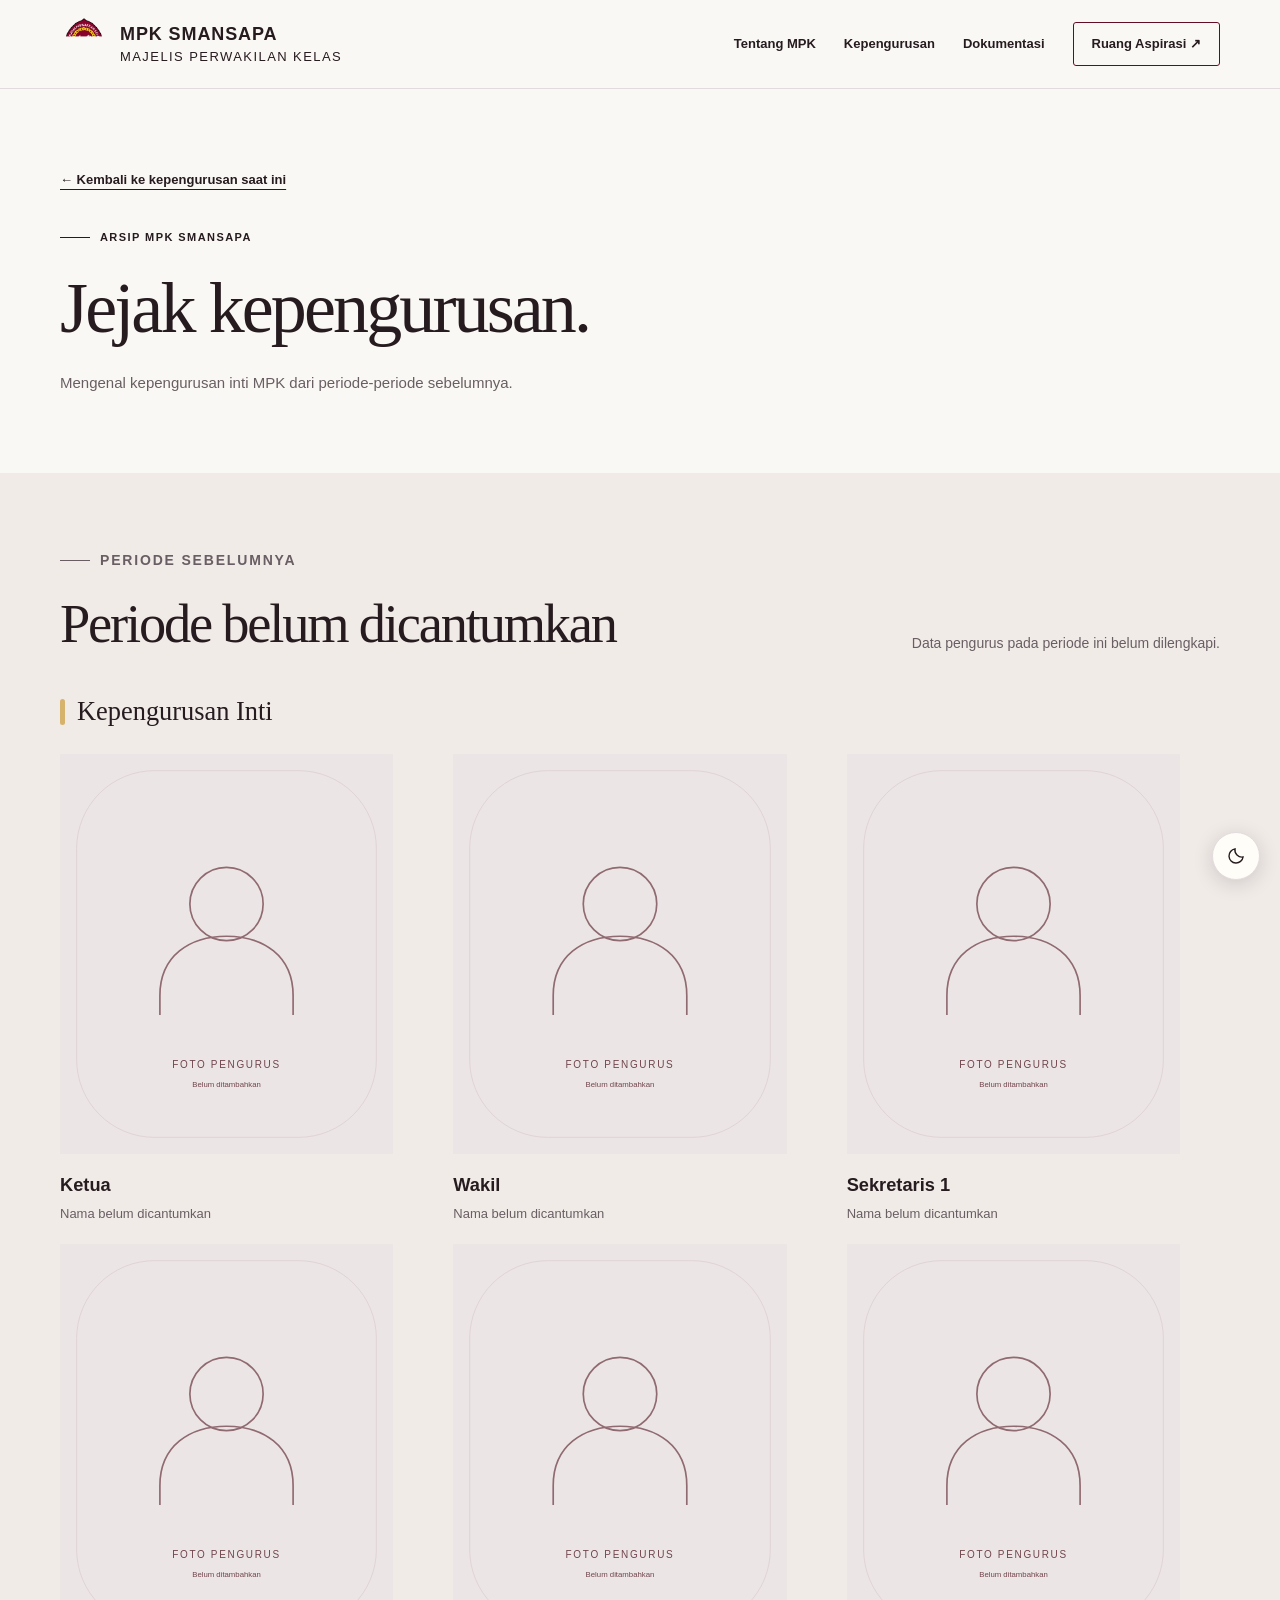
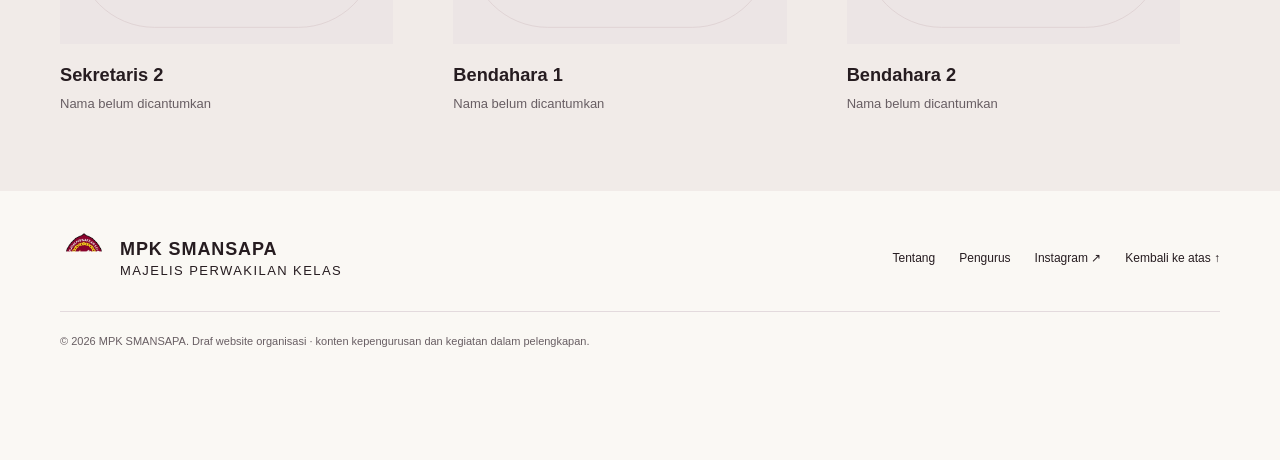
==== arsip-kepengurusan.html @ 452d74fc "Add editable leadership archive and transparent high-resolution MPK logo" ====
<!doctype html>
<html lang="id">
  <head>
    <meta charset="utf-8">
    <meta name="viewport" content="width=device-width, initial-scale=1">
    <meta name="description" content="Arsip kepengurusan inti MPK SMANSAPA dari periode-periode sebelumnya.">
    <meta name="theme-color" content="#650c25">
    <link rel="icon" type="image/png" href="assets/logo-mpk.png">
    <title>Arsip Kepengurusan Inti — MPK SMANSAPA</title>
    <!-- Terapkan preferensi tema sebelum halaman ditampilkan. -->
    <script src="theme.js"></script>
    <link rel="stylesheet" href="style.css">
    <script src="script.js" defer></script>
  </head>
  <body>
    <a class="skip" href="#utama">Lewati ke konten</a>
    <!-- HEADER DAN NAVIGASI -->
    <header>
      <div class="wrap header-row">
        <a class="brand" href="index.html#beranda" aria-label="MPK SMANSAPA, beranda">
          <img class="brand-logo" src="assets/logo-mpk.png" alt="Logo MPK SMANSAPA" width="48" height="56">
          <span><strong>MPK SMANSAPA</strong>MAJELIS PERWAKILAN KELAS</span>
        </a>
        <button class="menu" aria-expanded="false" aria-controls="navigasi">Menu</button>
        <nav id="navigasi" aria-label="Navigasi utama"><a href="index.html#tentang">Tentang MPK</a><a href="index.html#pengurus">Kepengurusan</a><a href="index.html#kegiatan">Dokumentasi</a><a class="nav-cta" href="index.html#aspirasi">Ruang Aspirasi ↗</a></nav>
      </div>
    </header>
    <main id="utama">
      <section class="section archive-intro">
        <div class="wrap">
          <a class="text-link" href="index.html#pengurus">← Kembali ke kepengurusan saat ini</a>
          <p class="eyebrow">Arsip MPK SMANSAPA</p>
          <h1>Jejak kepengurusan.</h1>
          <p class="intro">Mengenal kepengurusan inti MPK dari periode-periode sebelumnya.</p>
        </div>
      </section>
      <section class="section tinted" aria-labelledby="archive-period-1">
        <div class="wrap">
          <!-- AWAL PERIODE ARSIP: salin seluruh section ini untuk menambahkan periode lain.
               Ganti tahun, nama, dan foto. Gunakan ID unik pada setiap periode salinan. -->
          <div class="section-top">
            <div>
              <p class="eyebrow">Periode sebelumnya</p>
              <!-- Ganti dengan tahun sebenarnya, misalnya Periode 2024–2025. -->
              <h2 id="archive-period-1">Periode belum dicantumkan</h2>
            </div>
            <p>Data pengurus pada periode ini belum dilengkapi.</p>
          </div>
          <!-- KEPENGURUSAN INTI -->
          <section class="leadership-group" aria-labelledby="archive-inti-1">
            <h3 class="leadership-title" id="archive-inti-1">Kepengurusan Inti</h3>
            <div class="people people--core">
              <!-- Kepengurusan Inti: Ketua. Ganti foto dan nama pada kartu ini. -->
              <article class="person">
                <div class="person-image">
                  <img src="assets/foto-pengurus.svg" alt="Tempat foto Ketua Kepengurusan Inti" width="600" height="720" loading="lazy">
                </div>
                <h4>Ketua</h4>
                <p>Nama belum dicantumkan</p>
              </article>
              <!-- Kepengurusan Inti: Wakil. Ganti foto dan nama pada kartu ini. -->
              <article class="person">
                <div class="person-image">
                  <img src="assets/foto-pengurus.svg" alt="Tempat foto Wakil Kepengurusan Inti" width="600" height="720" loading="lazy">
                </div>
                <h4>Wakil</h4>
                <p>Nama belum dicantumkan</p>
              </article>
              <!-- Kepengurusan Inti: Sekretaris 1. Ganti foto dan nama pada kartu ini. -->
              <article class="person">
                <div class="person-image">
                  <img src="assets/foto-pengurus.svg" alt="Tempat foto Sekretaris 1 Kepengurusan Inti" width="600" height="720" loading="lazy">
                </div>
                <h4>Sekretaris 1</h4>
                <p>Nama belum dicantumkan</p>
              </article>
              <!-- Kepengurusan Inti: Sekretaris 2. Ganti foto dan nama pada kartu ini. -->
              <article class="person">
                <div class="person-image">
                  <img src="assets/foto-pengurus.svg" alt="Tempat foto Sekretaris 2 Kepengurusan Inti" width="600" height="720" loading="lazy">
                </div>
                <h4>Sekretaris 2</h4>
                <p>Nama belum dicantumkan</p>
              </article>
              <!-- Kepengurusan Inti: Bendahara 1. Ganti foto dan nama pada kartu ini. -->
              <article class="person">
                <div class="person-image">
                  <img src="assets/foto-pengurus.svg" alt="Tempat foto Bendahara 1 Kepengurusan Inti" width="600" height="720" loading="lazy">
                </div>
                <h4>Bendahara 1</h4>
                <p>Nama belum dicantumkan</p>
              </article>
              <!-- Kepengurusan Inti: Bendahara 2. Ganti foto dan nama pada kartu ini. -->
              <article class="person">
                <div class="person-image">
                  <img src="assets/foto-pengurus.svg" alt="Tempat foto Bendahara 2 Kepengurusan Inti" width="600" height="720" loading="lazy">
                </div>
                <h4>Bendahara 2</h4>
                <p>Nama belum dicantumkan</p>
              </article>
            </div>
          </section>

        </div>
      </section>
      <!-- AKHIR PERIODE ARSIP -->
    </main>
    <!-- FOOTER -->
    <footer>
      <div class="wrap">
        <div class="footer-row">
          <a class="brand" href="index.html#beranda">
            <img class="brand-logo" src="assets/logo-mpk.png" alt="Logo MPK SMANSAPA" width="48" height="56">
            <span><strong>MPK SMANSAPA</strong>MAJELIS PERWAKILAN KELAS</span>
          </a>
          <div class="footer-links"><a href="index.html#tentang">Tentang</a><a href="index.html#pengurus">Pengurus</a><a href="https://www.instagram.com/mpk_smansapa/" target="_blank" rel="noopener noreferrer">Instagram ↗</a><a href="index.html#beranda">Kembali ke atas ↑</a></div>
        </div>
        <p class="footer-note">© <span id="year">2026</span> MPK SMANSAPA. Draf website organisasi · konten kepengurusan dan kegiatan dalam pelengkapan.</p>
      </div>
    </footer>
    <!-- Tombol tema tetap dapat diakses saat halaman digulir. -->
    <button
      class="theme-toggle"
      id="theme-toggle"
      type="button"
      aria-label="Aktifkan mode gelap"
      aria-pressed="false"
      hidden
    >
      <svg class="theme-icon theme-icon-moon" viewBox="0 0 24 24" width="20" height="20" fill="none" stroke="currentColor" stroke-width="1.7" aria-hidden="true">
        <path d="M20.5 13.2A8.5 8.5 0 0 1 10.8 3.5a8.5 8.5 0 1 0 9.7 9.7Z" />
      </svg>
      <svg class="theme-icon theme-icon-sun" viewBox="0 0 24 24" width="20" height="20" fill="none" stroke="currentColor" stroke-width="1.7" aria-hidden="true">
        <circle cx="12" cy="12" r="4" />
        <path d="M12 2v2m0 16v2M2 12h2m16 0h2M5 5l1.5 1.5m11 11L19 19M5 19l1.5-1.5m11-11L19 5" />
      </svg>
    </button>
  </body>
</html>
---- style.css ----
/* Warna, tipografi, dan tata letak website MPK SMANSAPA. */
:root {
  --maroon: #650c25;
  --maroon-light: #8b1637;
  --gold: #d6b36c;
  --paper: #faf8f4;
  --ink: #261c20;
  --muted: #685e63;
  --line: #e3dadd;
}

* {
  box-sizing: border-box;
}

html {
  scroll-behavior: smooth;
  scroll-padding-top: 100px;
}

body {
  margin: 0;
  background: var(--paper);
  color: var(--ink);
  font-family: Arial,Helvetica,sans-serif;
  line-height: 1.65;
}

a {
  color: inherit;
  text-decoration: none;
}

button {
  font: inherit;
  cursor: pointer;
}

button:disabled {
  cursor: default;
}

a:focus-visible,button:focus-visible {
  outline: 3px solid #c79c47;
  outline-offset: 5px;
}

img {
  max-width: 100%;
  display: block;
}

h1,h2,h3,p {
  margin: 0;
}

h1,h2 {
  font-family: Georgia,'Times New Roman',serif;
  font-weight: 400;
  line-height: 1.12;
  letter-spacing: -.04em;
}

h2 {
  font-size: clamp(2rem,4.5vw,3.4rem);
}

h3 {
  font-size: 1.14rem;
  line-height: 1.4;
}

.wrap {
  width: min(1160px,calc(100% - 48px));
  margin: auto;
}

.skip {
  position: fixed;
  top: -100px;
  background: white;
  padding: 12px;
  z-index: 100;
}

.skip:focus {
  top: 8px;
}

header {
  position: sticky;
  top: 0;
  z-index: 20;
  background: #faf8f4f5;
  border-bottom: 1px solid var(--line);
  backdrop-filter: blur(12px);
}

.header-row {
  height: 88px;
  display: flex;
  align-items: center;
  justify-content: space-between;
  gap: 20px;
}

.brand {
  display: flex;
  gap: 12px;
  align-items: center;
  font-size: 13px;
  letter-spacing: .11em;
  line-height: 1.4;
}

.brand strong {
  display: block;
  font-size: 18px;
  letter-spacing: .05em;
}

.brand-mark {
  height: 43px;
  width: 38px;
  display: grid;
  place-items: center;
  border: 1.5px solid var(--maroon);
  border-radius: 3px 3px 18px 18px;
  font-family: Georgia,serif;
  font-size: 27px;
  color: var(--maroon);
}

nav {
  display: flex;
  align-items: center;
  gap: 28px;
  font-size: 13px;
  font-weight: 600;
}

nav a:hover {
  color: #956c20;
}

.nav-cta {
  padding: 10px 18px;
  border: 1px solid var(--maroon);
  border-radius: 3px;
}

.menu {
  display: none;
  border: 1px solid var(--line);
  background: transparent;
  padding: 7px 12px;
}

.eyebrow {
  font-size: 11px;
  font-weight: 700;
  letter-spacing: .18em;
  text-transform: uppercase;
  display: flex;
  align-items: center;
  gap: 12px;
  margin-bottom: 22px;
}

.eyebrow:before {
  content: '';
  height: 1px;
  width: 30px;
  background: currentColor;
}

.hero {
  background: var(--maroon);
  color: #fff;
  overflow: hidden;
}

.hero-grid {
  display: grid;
  grid-template-columns: 1.15fr 1fr;
  gap: 60px;
  align-items: center;
  padding: 85px 0 70px;
}

.hero .eyebrow {
  color: var(--gold);
}

h1 {
  font-size: clamp(3.6rem,6.8vw,5.9rem);
  max-width: 700px;
}

h1 em {
  color: var(--gold);
  font-weight: 400;
}

.hero-copy {
  color: #e4ccd2;
  max-width: 455px;
  font-size: 15px;
  margin-top: 26px;
}

.actions {
  display: flex;
  gap: 12px;
  flex-wrap: wrap;
  margin-top: 30px;
}

.button {
  display: inline-flex;
  justify-content: center;
  align-items: center;
  gap: 25px;
  padding: 13px 21px;
  border: 1px solid transparent;
  border-radius: 3px;
  font-size: 13px;
  font-weight: 700;
  background: var(--gold);
  color: var(--maroon);
}

.button:hover {
  filter: brightness(1.07);
}

.button.secondary {
  background: transparent;
  border-color: #c08b99;
  color: white;
}

.hero-art {
  position: relative;
  min-height: 400px;
  display: flex;
  align-items: center;
  justify-content: center;
}

.orbit {
  border: 1px solid #ffffff1c;
  border-radius: 50%;
  width: 365px;
  height: 365px;
  position: absolute;
}

.orbit:after {
  content: '';
  position: absolute;
  inset: 27px;
  border-radius: 50%;
  border: 1px dashed #ffffff20;
}

.monogram {
  border: 1px solid #d6b36c88;
  border-radius: 120px 120px 10px 10px;
  position: relative;
  width: 245px;
  height: 300px;
  display: flex;
  flex-direction: column;
  align-items: center;
  justify-content: center;
  background: linear-gradient(135deg,#921d40,#650c25);
  box-shadow: 15px 18px 0 #3d0918;
}

.monogram .star {
  color: var(--gold);
  font-size: 38px;
}

.monogram b {
  font-family: Georgia,serif;
  font-size: 64px;
  letter-spacing: -.06em;
  font-weight: 400;
}

.monogram small {
  color: var(--gold);
  font-size: 9px;
  letter-spacing: .25em;
  margin-top: 10px;
}

.art-label {
  position: absolute;
  bottom: 10px;
  left: 0;
  color: #e4ccd2;
  font-size: 10px;
  letter-spacing: .16em;
}

.hero-foot {
  display: flex;
  justify-content: space-between;
  border-top: 1px solid #ffffff24;
  padding: 22px 0;
  color: #e4ccd2;
  font-size: 11px;
  letter-spacing: .08em;
}

.hero-foot b {
  color: var(--gold);
  font-weight: 400;
}

.section {
  padding: 85px 0;
}

.section-top {
  display: flex;
  justify-content: space-between;
  gap: 32px;
  align-items: end;
  margin-bottom: 38px;
}

.section-top p {
  max-width: 330px;
  color: var(--muted);
  font-size: 14px;
}

.about-grid {
  display: grid;
  grid-template-columns: 1fr 1.2fr;
  gap: 90px;
}

.intro {
  margin-top: 22px;
  color: var(--muted);
  font-size: 15px;
}

.principle {
  padding: 22px 0;
  display: grid;
  grid-template-columns: 45px 1fr;
  gap: 15px;
  border-bottom: 1px solid var(--line);
}

.principle:first-child {
  padding-top: 0;
}

.number {
  font-family: Georgia,serif;
  color: #9e7b3b;
  font-size: 22px;
}

.principle p {
  color: var(--muted);
  font-size: 14px;
  margin-top: 7px;
}

.tinted {
  background: #f1ebe8;
}

.badge {
  display: inline-block;
  font-size: 10px;
  letter-spacing: .08em;
  padding: 5px 10px;
  background: #e5e2d7;
  color: #63593e;
  border-radius: 3px;
  margin-top: 16px;
}

.people {
  display: grid;
  grid-template-columns: repeat(4,1fr);
  gap: 20px;
}

.person-image {
  height: 235px;
  background: #e3e5e1;
  display: grid;
  place-content: center;
  text-align: center;
  color: #70818a;
  overflow: hidden;
}

.person-image span {
  font-family: Georgia,serif;
  font-size: 64px;
  font-weight: 400;
  opacity: .45;
  line-height: 1;
}

.person-image small {
  font-size: 10px;
  letter-spacing: .1em;
  margin-top: 18px;
}

.person-image img {
  width: 100%;
  height: 235px;
  object-fit: cover;
}

.person h3 {
  margin-top: 18px;
}

.person p {
  font-size: 13px;
  color: var(--muted);
  margin-top: 5px;
}

.empty-gallery {
  display: grid;
  grid-template-columns: .7fr 1.3fr;
  border: 1px solid var(--line);
  min-height: 255px;
}

.gallery-art {
  background: repeating-linear-gradient(135deg,#e9ebe5,#e9ebe5 25px,#e5e8e1 25px,#e5e8e1 26px);
  display: grid;
  place-items: center;
  color: #4e6a75;
}

.gallery-art svg {
  width: 75px;
  height: 75px;
  stroke-width: 1;
}

.empty-copy {
  padding: 42px;
}

.empty-copy p {
  font-size: 14px;
  color: var(--muted);
  margin: 12px 0 20px;
}

.text-link {
  font-size: 13px;
  font-weight: 700;
  text-decoration: underline;
  text-underline-offset: 5px;
}

.gallery {
  display: grid;
  grid-template-columns: repeat(3,1fr);
  gap: 24px;
}

.event {
  border-bottom: 1px solid var(--line);
  padding-bottom: 20px;
}

.event img {
  width: 100%;
  height: 230px;
  object-fit: cover;
}

.event h3 {
  margin-top: 16px;
}

.event p {
  font-size: 13px;
  color: var(--muted);
  margin-top: 7px;
}

.aspiration {
  background: var(--maroon);
  color: white;
  position: relative;
}

.aspiration-grid {
  display: grid;
  grid-template-columns: 1.15fr 1fr;
  gap: 90px;
}

.aspiration h2 {
  font-size: clamp(2.5rem,5vw,4.3rem);
}

.aspiration .eyebrow {
  color: var(--gold);
}

.aspiration p {
  font-size: 14px;
  color: #e4ccd2;
  margin: 22px 0;
  max-width: 480px;
}

.form-box {
  background: #ffffff08;
  border: 1px solid #ffffff30;
  padding: 32px;
  align-self: center;
}

.form-box h3 {
  font-family: Georgia,serif;
  font-size: 25px;
  font-weight: 400;
}

.form-box p {
  font-size: 13px;
}

.form-box .button {
  width: 100%;
}

.form-box button:disabled {
  background: #d6d6ce;
  color: #4c5961;
}

.form-note {
  font-size: 11px!important;
  margin-bottom: 0!important;
}

.faq {
  margin-top: 45px;
  border-top: 1px solid var(--line);
}

details {
  border-bottom: 1px solid var(--line);
  padding: 18px 0;
}

summary {
  cursor: pointer;
  font-size: 14px;
  font-weight: 600;
}

details p {
  color: var(--muted);
  font-size: 14px;
  max-width: 750px;
  padding-top: 12px;
}

footer {
  padding: 40px 0;
}

.footer-row {
  display: flex;
  justify-content: space-between;
  align-items: center;
  gap: 24px;
}

.footer-note {
  font-size: 11px;
  color: var(--muted);
  margin-top: 24px;
  padding-top: 20px;
  border-top: 1px solid var(--line);
}

.footer-links {
  font-size: 12px;
  display: flex;
  gap: 24px;
}

[hidden] {
  display: none!important;
}

/* Identitas visual berdasarkan logo MPK yang diberikan. */
.brand-logo {
  width: 48px;
  height: 56px;
  object-fit: contain;
  flex-shrink: 0;
}

.logo-frame {
  position: relative;
  width: 275px;
  min-height: 310px;
  border: 1px solid #d6b36c88;
  border-radius: 140px 140px 6px 6px;
  background: #faf8f4;
  display: flex;
  flex-direction: column;
  align-items: center;
  justify-content: center;
  gap: 12px;
  box-shadow: 15px 18px 0 #3d0918;
}

.logo-frame img {
  width: 150px;
  height: 150px;
  object-fit: contain;
}

.logo-frame span {
  font-size: 8px;
  letter-spacing: .16em;
  color: #650c25;
}

.logo-frame strong {
  font-family: Georgia,serif;
  color: #650c25;
  letter-spacing: .04em;
  font-size: 22px;
  font-weight: 400;
}

.person-image {
  display: block;
  background: #ece5e5;
}

.person-image img {
  width: 100%;
  height: 100%;
  object-fit: cover;
}

.person-image:has(span) {
  display: grid;
}

.event img {
  height: auto;
  aspect-ratio: 3/2;
}

.event time {
  display: block;
  margin-top: 8px;
  font-size: 12px;
  color: var(--muted);
}

.gallery-social {
  margin-top: 30px;
  font-size: 13px;
  color: var(--muted);
}

/* Tata letak responsif: desktop, tablet, dan layar ponsel mulai 320px. */
:root {
  --header-height: 88px;
}

html {
  scroll-padding-top: calc(var(--header-height) + 18px);
}

.wrap {
  width: min(1160px,calc(100% - 48px));
}

.hero-grid {
  grid-template-columns: minmax(0,1.15fr) minmax(0,1fr);
  gap: clamp(24px,4vw,60px);
}

.about-grid {
  grid-template-columns: minmax(0,1fr) minmax(0,1.2fr);
}

.aspiration-grid {
  grid-template-columns: minmax(0,1.15fr) minmax(0,1fr);
}

.hero-grid>*,.about-grid>*,.aspiration-grid>*,.people>*,.gallery>*,.section-top>* {
  min-width: 0;
}

h1 {
  font-size: clamp(2.5rem,6.4vw,5.9rem);
}

h1,h2,h3,p,.badge,.text-link {
  overflow-wrap: anywhere;
}

.section {
  padding-block: clamp(52px,6vw,85px);
}

.eyebrow {
  gap: 10px;
  letter-spacing: .13em;
}

.eyebrow:before {
  flex-shrink: 0;
}

.people {
  grid-template-columns: repeat(4,minmax(0,1fr));
}

.gallery {
  grid-template-columns: repeat(3,minmax(0,1fr));
}

.person-image {
  height: auto;
  aspect-ratio: 5/6;
  max-height: 400px;
}

.person-image img {
  width: 100%;
  height: 100%;
  object-fit: cover;
  object-position: center top;
}

.hero-art {
  transform: none;
  min-height: 380px;
}

.orbit {
  width: min(365px,100%);
  height: auto;
  aspect-ratio: 1;
}

.logo-frame {
  width: min(275px,85%);
}

.art-label {
  left: 0;
  right: 0;
  text-align: center;
  font-size: clamp(8px,.8vw,10px);
}

.button,.menu {
  min-height: 44px;
  touch-action: manipulation;
}

.button {
  white-space: normal;
  text-align: center;
}

.footer-links {
  flex-wrap: wrap;
  gap: 10px 24px;
}

.footer-links a {
  min-height: 44px;
  display: inline-flex;
  align-items: center;
}

summary {
  min-height: 44px;
  align-content: center;
}

@media(max-width:1100px) {
  .about-grid,.aspiration-grid {
    gap: 40px;
  }
  .people {
    grid-template-columns: repeat(2,minmax(0,1fr));
  }
  .gallery {
    grid-template-columns: repeat(2,minmax(0,1fr));
  }
  .person-image {
    max-height: 360px;
  }
}

@media(max-width:1000px) {
  :root {
    --header-height: 76px;
  }
  .header-row {
    height: var(--header-height);
    gap: 12px;
  }
  .menu {
    display: inline-flex;
    align-items: center;
    justify-content: center;
    flex-shrink: 0;
    padding: 8px 14px;
    color: var(--ink);
  }
  nav {
    display: none;
    position: absolute;
    left: 0;
    right: 0;
    top: 100%;
    background: var(--paper);
    padding: 12px 24px 20px;
    flex-direction: column;
    align-items: stretch;
    gap: 4px;
    border-bottom: 1px solid var(--line);
    max-height: calc(100dvh - var(--header-height));
    overflow-y: auto;
    box-shadow: 0 15px 20px #261c2010;
  }
  nav.open {
    display: flex;
  }
  nav a {
    min-height: 48px;
    display: flex;
    align-items: center;
    padding: 10px 14px;
  }
  nav .nav-cta {
    margin-top: 6px;
  }
  .brand-logo {
    width: 42px;
    height: 50px;
  }
  .brand {
    font-size: 10px;
  }
  .brand strong {
    font-size: 16px;
  }
}

@media(max-width:760px) {
  .hero-grid,.about-grid,.aspiration-grid {
    grid-template-columns: minmax(0,1fr);
  }
  .hero-grid {
    padding: 48px 0 28px;
    gap: 22px;
  }
  h1 {
    font-size: clamp(2.3rem,8.7vw,3.8rem);
  }
  .hero-copy {
    max-width: 550px;
  }
  .hero-art {
    min-height: 335px;
  }
  .logo-frame {
    min-height: 275px;
    width: 245px;
  }
  .logo-frame img {
    width: 130px;
    height: 130px;
  }
  .orbit {
    width: 310px;
  }
  .hero-foot {
    font-size: 10px;
    gap: 16px;
    flex-wrap: wrap;
    padding: 18px 0;
  }
  .section-top {
    align-items: flex-start;
    flex-direction: column;
    gap: 18px;
    margin-bottom: 28px;
  }
  .section-top p {
    max-width: 550px;
  }
  .about-grid,.aspiration-grid {
    gap: 32px;
  }
  .aspiration h2 {
    font-size: clamp(2.25rem,7.5vw,3.5rem);
  }
  .empty-gallery {
    grid-template-columns: 1fr;
  }
  .gallery-art {
    min-height: 160px;
  }
  .empty-copy,.form-box {
    padding: 26px;
  }
  .footer-row {
    align-items: flex-start;
    flex-direction: column;
    gap: 20px;
  }
}

@media(max-width:480px) {
  .wrap {
    width: calc(100% - 32px);
  }
  .header-row {
    gap: 8px;
  }
  .brand {
    gap: 7px;
    font-size: 8px;
    letter-spacing: .06em;
  }
  .brand strong {
    font-size: 13px;
    letter-spacing: .04em;
  }
  .brand-logo {
    width: 34px;
    height: 42px;
  }
  .menu {
    font-size: 12px;
    padding: 8px 10px;
  }
  nav {
    padding-inline: 16px;
  }
  .hero .eyebrow {
    font-size: 9px;
    letter-spacing: .1em;
  }
  .eyebrow:before {
    width: 22px;
  }
  .actions {
    display: grid;
    grid-template-columns: 1fr;
    gap: 10px;
    margin-top: 24px;
  }
  .actions .button {
    width: 100%;
    justify-content: space-between;
  }
  .hero-art {
    min-height: 310px;
  }
  .logo-frame {
    width: 225px;
    min-height: 255px;
    box-shadow: 10px 12px 0 #3d0918;
  }
  .logo-frame strong {
    font-size: 20px;
  }
  .orbit {
    width: min(285px,100%);
  }
  .people,.gallery {
    grid-template-columns: minmax(0,1fr);
    gap: 28px;
  }
  .person h3 {
    font-size: 18px;
    margin-top: 14px;
  }
  .person p {
    font-size: 14px;
  }
  .person-image {
    max-height: none;
  }
  .form-box {
    padding: 22px;
  }
  .form-box h3 {
    font-size: 23px;
  }
  .principle {
    grid-template-columns: 30px minmax(0,1fr);
    gap: 12px;
  }
  .footer-links {
    column-gap: 20px;
  }
}

@media(prefers-reduced-motion:reduce) {
  html {
    scroll-behavior: auto;
  }
}

.structure-note {
  font-size: 12px;
}

/* MODE TERANG DAN GELAP
   data-theme diatur oleh theme.js dan tombol pada script.js.
   Warna identitas logo dipertahankan pada kedua mode. */
:root {
  color-scheme: light;
  --header-background: #faf8f4f5;
  --section-tint: #f1ebe8;
  --hero-background: #650c25;
  --badge-background: #e5e2d7;
  --badge-text: #63593e;
  --accent-text: #9e7b3b;
  --toggle-background: #fffdf8;
}

:root[data-theme="dark"] {
  color-scheme: dark;
  --paper: #181316;
  --ink: #f5edf0;
  --muted: #c5b7bd;
  --line: #44313a;
  --header-background: #181316f5;
  --section-tint: #241a20;
  --hero-background: #3d0b1d;
  --badge-background: #3d3223;
  --badge-text: #ead2a0;
  --accent-text: #d6b36c;
  --toggle-background: #30212a;
}

header {
  background: var(--header-background);
}

.tinted {
  background: var(--section-tint);
}

.hero,
.aspiration {
  background: var(--hero-background);
}

.badge {
  background: var(--badge-background);
  color: var(--badge-text);
}

.number {
  color: var(--accent-text);
}

:root[data-theme="dark"] .nav-cta {
  border-color: var(--gold);
}

:root[data-theme="dark"] nav a:hover {
  color: var(--gold);
}

.skip {
  background: var(--paper);
  color: var(--ink);
}

/* Ruang untuk tombol mengambang agar tautan footer tetap mudah diakses. */
footer {
  padding-bottom: calc(110px + env(safe-area-inset-bottom, 0px));
}

.theme-toggle {
  position: fixed;
  right: calc(20px + env(safe-area-inset-right, 0px));
  bottom: calc(20px + env(safe-area-inset-bottom, 0px));
  z-index: 30;
  display: inline-flex;
  align-items: center;
  justify-content: center;
  width: 48px;
  height: 48px;
  padding: 0;
  border: 1px solid var(--line);
  border-radius: 50%;
  background: var(--toggle-background);
  color: var(--ink);
  box-shadow: 0 4px 20px #00000026;
  font-size: 13px;
  font-weight: 600;
  touch-action: manipulation;
}

.theme-toggle:hover {
  border-color: var(--gold);
}

.theme-toggle:focus-visible {
  outline: 3px solid var(--gold);
  outline-offset: 4px;
}

.theme-icon {
  flex-shrink: 0;
}

.theme-icon-sun,
:root[data-theme="dark"] .theme-icon-moon {
  display: none;
}

:root[data-theme="dark"] .theme-icon-sun {
  display: block;
}

@media (max-width: 480px) {
  .theme-toggle {
    right: calc(16px + env(safe-area-inset-right, 0px));
    bottom: calc(16px + env(safe-area-inset-bottom, 0px));
  }
}

/* Kelompok kepengurusan: inti dan komisi. */
.leadership-group + .leadership-group {
  margin-top: 48px;
  padding-top: 32px;
  border-top: 1px solid var(--line);
}

.leadership-title {
  display: flex;
  align-items: center;
  gap: 12px;
  margin: 0 0 24px;
  font-family: Georgia, 'Times New Roman', serif;
  font-size: 1.65rem;
  font-weight: 400;
}

/* Penanda dekoratif untuk setiap kategori kepengurusan. */
.leadership-title::before {
  content: "";
  flex: 0 0 5px;
  height: 1em;
  border-radius: 999px;
  background: var(--gold);
}

.person h4 {
  margin: 18px 0 0;
  font-size: 1.14rem;
  line-height: 1.4;
}

.people--core {
  grid-template-columns: repeat(3, minmax(0, 1fr));
}

.people--commission {
  grid-template-columns: repeat(2, minmax(0, 1fr));
  max-width: 760px;
}

@media (max-width: 1100px) {
  .people--core {
    grid-template-columns: repeat(2, minmax(0, 1fr));
  }
}

@media (max-width: 480px) {
  .people--core,
  .people--commission {
    grid-template-columns: minmax(0, 1fr);
  }

  .person h4 {
    margin-top: 14px;
    font-size: 18px;
  }
}

/* Tautan dan halaman arsip kepengurusan. */
.leadership-heading {
  display: flex;
  flex-wrap: wrap;
  align-items: center;
  justify-content: space-between;
  gap: 12px 24px;
  margin-bottom: 24px;
}
.leadership-heading .leadership-title { margin-bottom: 0; }
.archive-link {
  display: inline-flex;
  align-items: center;
  gap: 10px;
  min-height: 44px;
  font-size: 14px;
}
.archive-intro .eyebrow { margin-top: 36px; }
.archive-intro h1 {
  color: var(--ink);
  font-size: clamp(2.4rem, 6vw, 4.5rem);
}
.archive-intro .intro { max-width: 650px; }
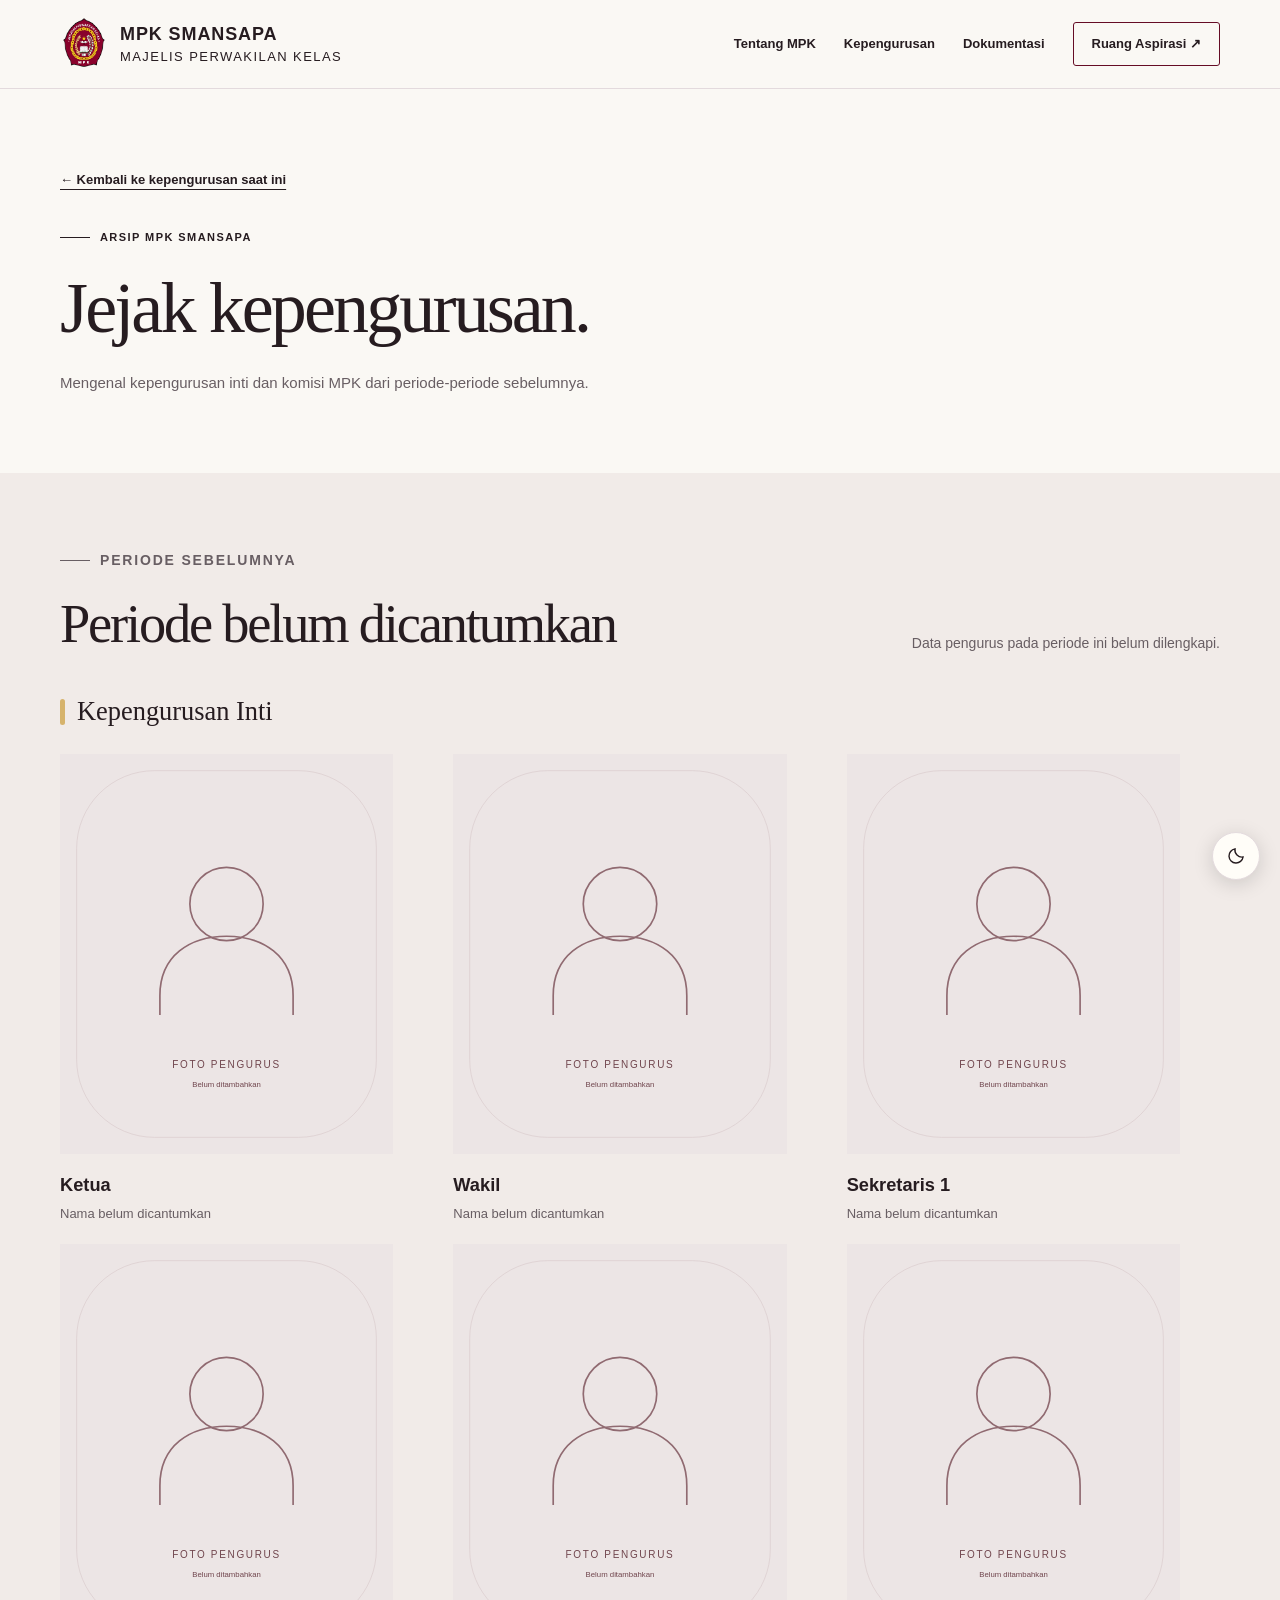
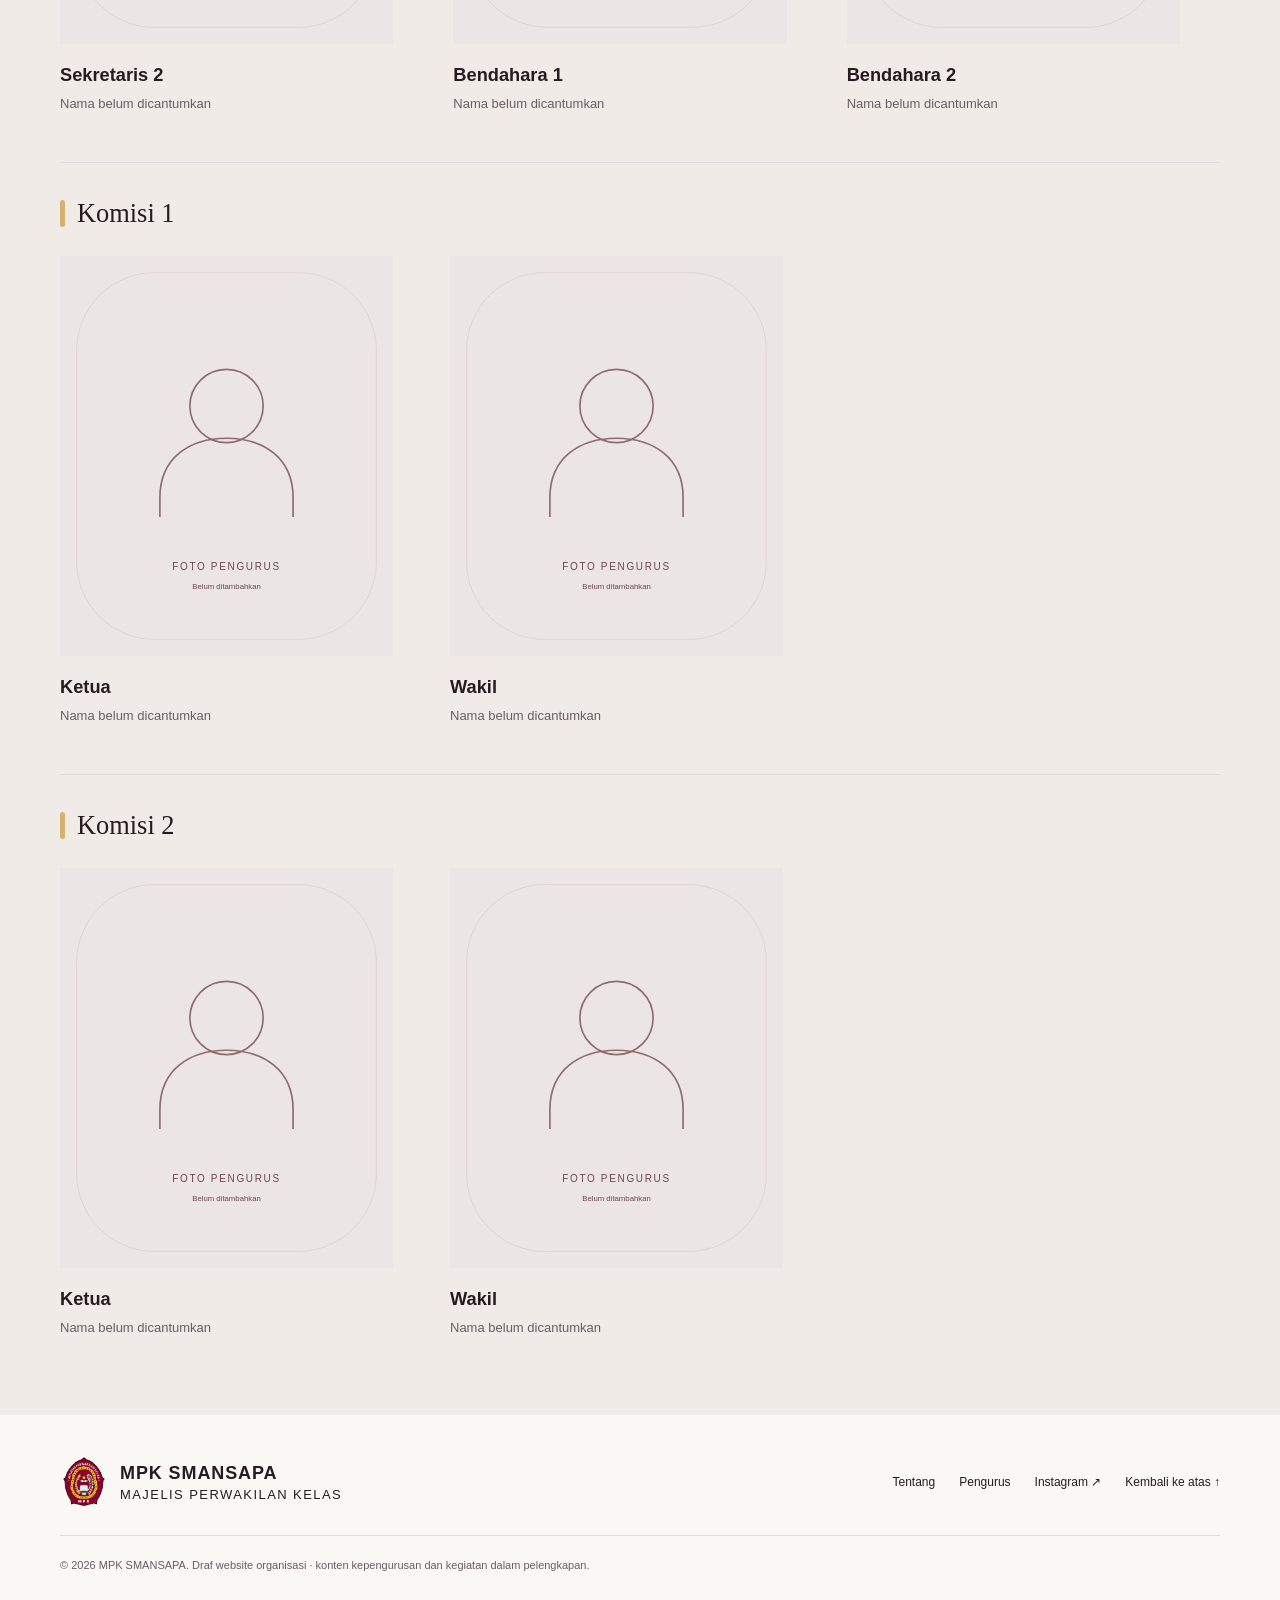
==== commit 85227a47: "Restore complete logo PNG and add commission officers to archive" ====
--- a/arsip-kepengurusan.html
+++ b/arsip-kepengurusan.html
@@ -3,10 +3,10 @@
   <head>
     <meta charset="utf-8">
     <meta name="viewport" content="width=device-width, initial-scale=1">
-    <meta name="description" content="Arsip kepengurusan inti MPK SMANSAPA dari periode-periode sebelumnya.">
+    <meta name="description" content="Arsip kepengurusan inti dan komisi MPK SMANSAPA dari periode-periode sebelumnya.">
     <meta name="theme-color" content="#650c25">
-    <link rel="icon" type="image/png" href="assets/logo-mpk.png">
-    <title>Arsip Kepengurusan Inti — MPK SMANSAPA</title>
+    <link rel="icon" type="image/png" href="assets/logo-mpk.png?v=2">
+    <title>Arsip Kepengurusan — MPK SMANSAPA</title>
     <!-- Terapkan preferensi tema sebelum halaman ditampilkan. -->
     <script src="theme.js"></script>
     <link rel="stylesheet" href="style.css">
@@ -18,7 +18,7 @@
     <header>
       <div class="wrap header-row">
         <a class="brand" href="index.html#beranda" aria-label="MPK SMANSAPA, beranda">
-          <img class="brand-logo" src="assets/logo-mpk.png" alt="Logo MPK SMANSAPA" width="48" height="56">
+          <img class="brand-logo" src="assets/logo-mpk.png?v=2" alt="Logo MPK SMANSAPA" width="48" height="56">
           <span><strong>MPK SMANSAPA</strong>MAJELIS PERWAKILAN KELAS</span>
         </a>
         <button class="menu" aria-expanded="false" aria-controls="navigasi">Menu</button>
@@ -31,7 +31,7 @@
           <a class="text-link" href="index.html#pengurus">← Kembali ke kepengurusan saat ini</a>
           <p class="eyebrow">Arsip MPK SMANSAPA</p>
           <h1>Jejak kepengurusan.</h1>
-          <p class="intro">Mengenal kepengurusan inti MPK dari periode-periode sebelumnya.</p>
+          <p class="intro">Mengenal kepengurusan inti dan komisi MPK dari periode-periode sebelumnya.</p>
         </div>
       </section>
       <section class="section tinted" aria-labelledby="archive-period-1">
@@ -101,6 +101,51 @@
             </div>
           </section>
 
+          <!-- KOMISI 1 -->
+          <section class="leadership-group" aria-labelledby="archive-komisi-1-period-1">
+            <h3 class="leadership-title" id="archive-komisi-1-period-1">Komisi 1</h3>
+            <div class="people people--commission">
+              <!-- Komisi 1: Ketua. Ganti foto dan nama pada kartu ini. -->
+              <article class="person">
+                <div class="person-image">
+                  <img src="assets/foto-pengurus.svg" alt="Tempat foto Ketua Komisi 1" width="600" height="720" loading="lazy">
+                </div>
+                <h4>Ketua</h4>
+                <p>Nama belum dicantumkan</p>
+              </article>
+              <!-- Komisi 1: Wakil. Ganti foto dan nama pada kartu ini. -->
+              <article class="person">
+                <div class="person-image">
+                  <img src="assets/foto-pengurus.svg" alt="Tempat foto Wakil Komisi 1" width="600" height="720" loading="lazy">
+                </div>
+                <h4>Wakil</h4>
+                <p>Nama belum dicantumkan</p>
+              </article>
+            </div>
+          </section>
+          <!-- KOMISI 2 -->
+          <section class="leadership-group" aria-labelledby="archive-komisi-2-period-1">
+            <h3 class="leadership-title" id="archive-komisi-2-period-1">Komisi 2</h3>
+            <div class="people people--commission">
+              <!-- Komisi 2: Ketua. Ganti foto dan nama pada kartu ini. -->
+              <article class="person">
+                <div class="person-image">
+                  <img src="assets/foto-pengurus.svg" alt="Tempat foto Ketua Komisi 2" width="600" height="720" loading="lazy">
+                </div>
+                <h4>Ketua</h4>
+                <p>Nama belum dicantumkan</p>
+              </article>
+              <!-- Komisi 2: Wakil. Ganti foto dan nama pada kartu ini. -->
+              <article class="person">
+                <div class="person-image">
+                  <img src="assets/foto-pengurus.svg" alt="Tempat foto Wakil Komisi 2" width="600" height="720" loading="lazy">
+                </div>
+                <h4>Wakil</h4>
+                <p>Nama belum dicantumkan</p>
+              </article>
+            </div>
+          </section>
+
         </div>
       </section>
       <!-- AKHIR PERIODE ARSIP -->
@@ -110,7 +155,7 @@
       <div class="wrap">
         <div class="footer-row">
           <a class="brand" href="index.html#beranda">
-            <img class="brand-logo" src="assets/logo-mpk.png" alt="Logo MPK SMANSAPA" width="48" height="56">
+            <img class="brand-logo" src="assets/logo-mpk.png?v=2" alt="Logo MPK SMANSAPA" width="48" height="56">
             <span><strong>MPK SMANSAPA</strong>MAJELIS PERWAKILAN KELAS</span>
           </a>
           <div class="footer-links"><a href="index.html#tentang">Tentang</a><a href="index.html#pengurus">Pengurus</a><a href="https://www.instagram.com/mpk_smansapa/" target="_blank" rel="noopener noreferrer">Instagram ↗</a><a href="index.html#beranda">Kembali ke atas ↑</a></div>
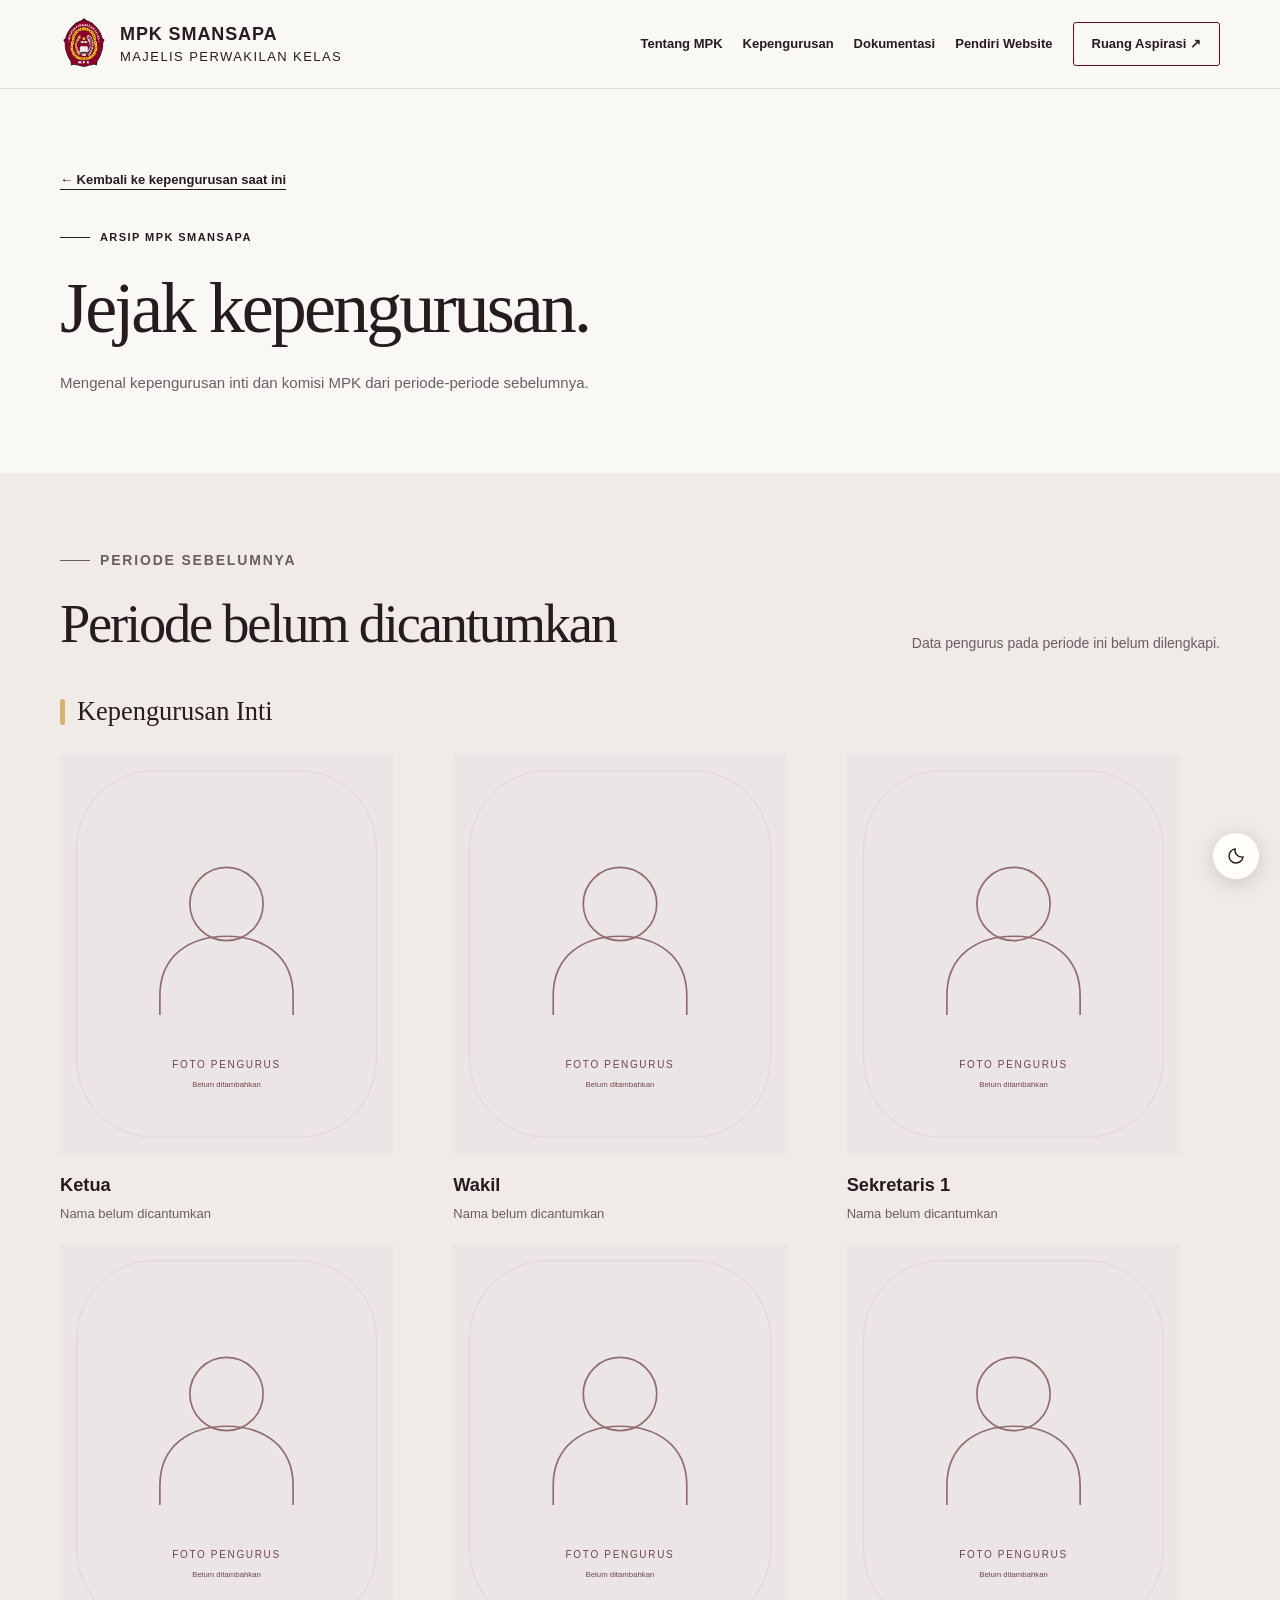
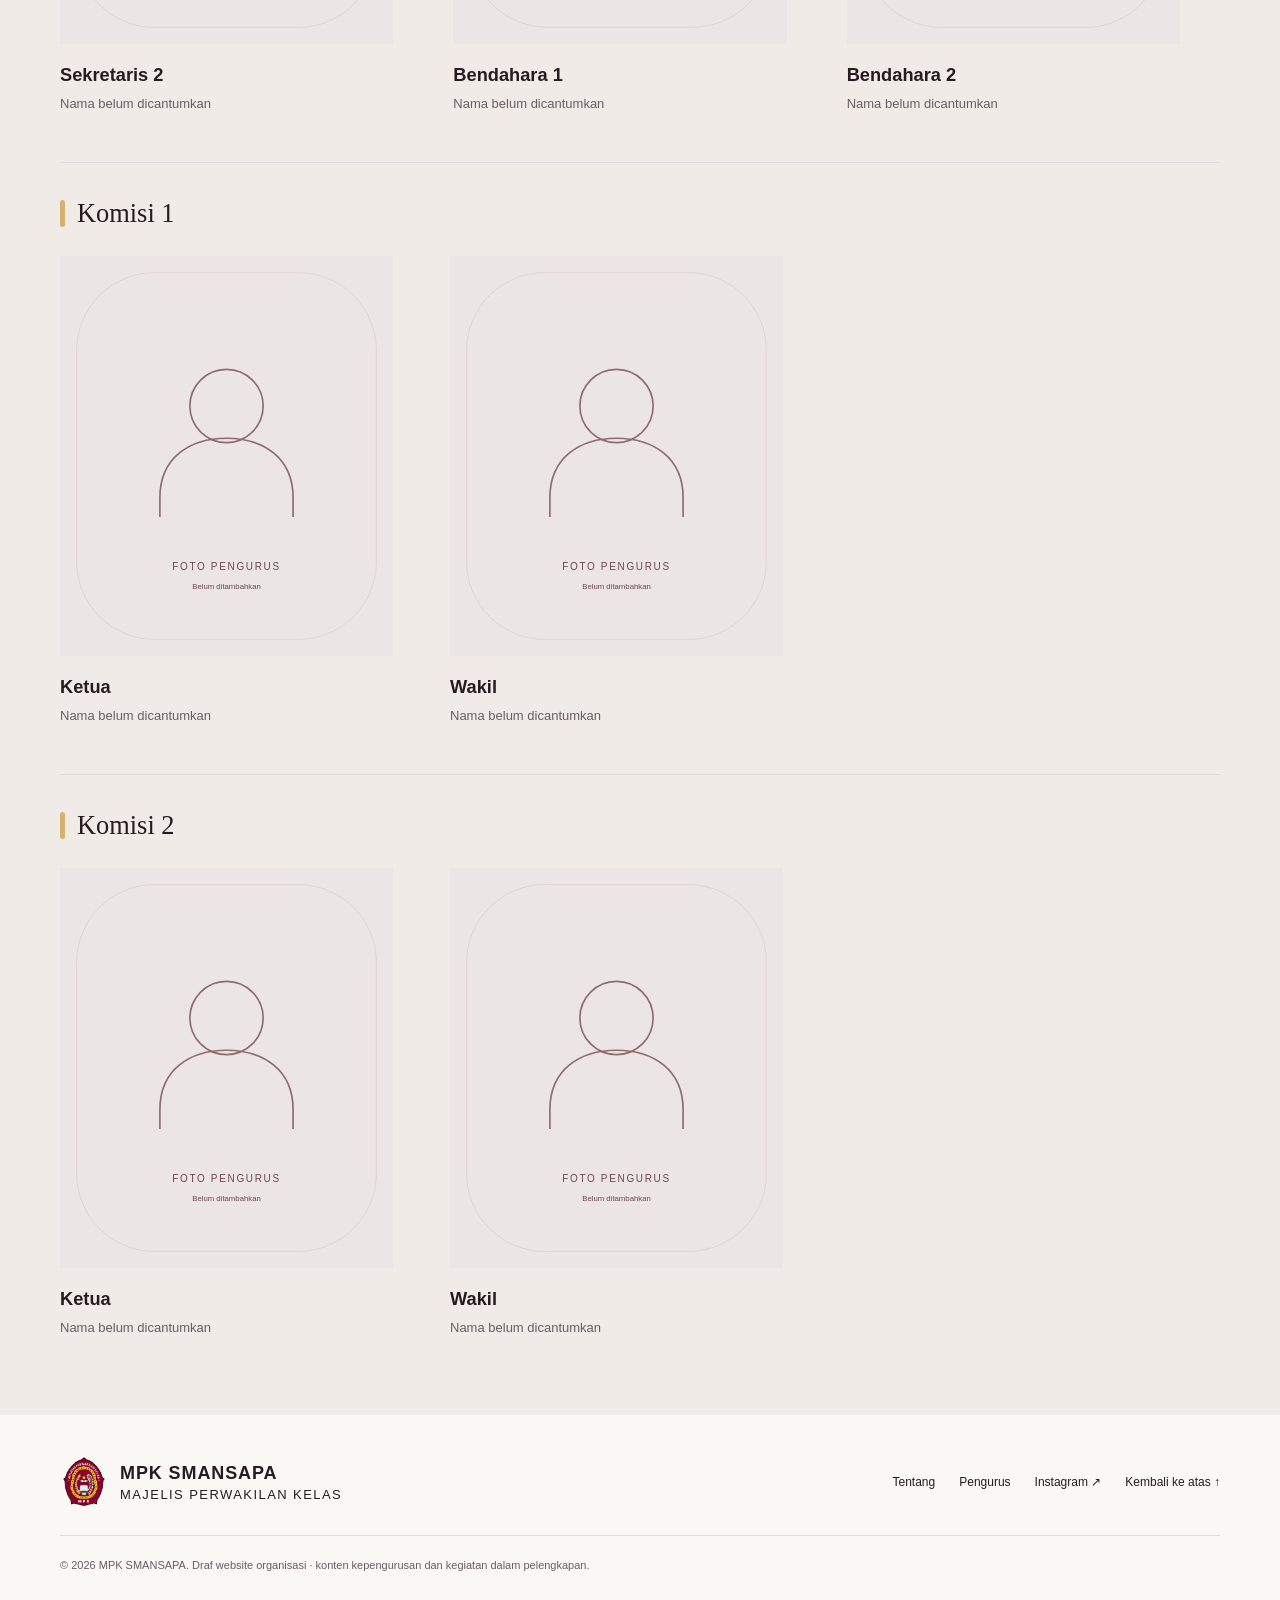
==== commit 9f065c46: "Add founders page and responsive navigation across all pages" ====
--- a/arsip-kepengurusan.html
+++ b/arsip-kepengurusan.html
@@ -22,7 +22,13 @@
           <span><strong>MPK SMANSAPA</strong>MAJELIS PERWAKILAN KELAS</span>
         </a>
         <button class="menu" aria-expanded="false" aria-controls="navigasi">Menu</button>
-        <nav id="navigasi" aria-label="Navigasi utama"><a href="index.html#tentang">Tentang MPK</a><a href="index.html#pengurus">Kepengurusan</a><a href="index.html#kegiatan">Dokumentasi</a><a class="nav-cta" href="index.html#aspirasi">Ruang Aspirasi ↗</a></nav>
+        <nav id="navigasi" aria-label="Navigasi utama">
+          <a href="index.html#tentang">Tentang MPK</a>
+          <a href="index.html#pengurus">Kepengurusan</a>
+          <a href="index.html#kegiatan">Dokumentasi</a>
+          <a href="pendiri.html">Pendiri Website</a>
+          <a class="nav-cta" href="index.html#aspirasi">Ruang Aspirasi ↗</a>
+        </nav>
       </div>
     </header>
     <main id="utama">
--- a/style.css
+++ b/style.css
@@ -821,7 +821,7 @@
   }
 }
 
-@media(max-width:1000px) {
+@media(max-width:1100px) {
   :root {
     --header-height: 76px;
   }
@@ -1000,9 +1000,17 @@
   .orbit {
     width: min(285px,100%);
   }
+  /* Dua foto per baris di ponsel, untuk beranda dan arsip. */
   .people,.gallery {
-    grid-template-columns: minmax(0,1fr);
-    gap: 28px;
+    grid-template-columns: repeat(2, minmax(0, 1fr));
+    gap: 24px 12px;
+  }
+  .event h3 {
+    font-size: 16px;
+  }
+  .event .badge {
+    padding: 5px 7px;
+    letter-spacing: .04em;
   }
   .person h3 {
     font-size: 18px;
@@ -1208,12 +1216,13 @@
 @media (max-width: 480px) {
   .people--core,
   .people--commission {
-    grid-template-columns: minmax(0, 1fr);
+    grid-template-columns: repeat(2, minmax(0, 1fr));
   }
 
   .person h4 {
-    margin-top: 14px;
-    font-size: 18px;
+    margin-top: 12px;
+    font-size: 16px;
+    overflow-wrap: anywhere;
   }
 }
 
@@ -1240,3 +1249,17 @@
   font-size: clamp(2.4rem, 6vw, 4.5rem);
 }
 .archive-intro .intro { max-width: 650px; }
+
+/* Navbar lima tautan dan kartu pendiri; menu lipat hingga 1100px. */
+nav a[aria-current="page"] {
+  text-decoration: underline;
+  text-decoration-color: var(--gold);
+  text-underline-offset: 6px;
+}
+.people--founders .person h3 {
+  overflow-wrap: anywhere;
+}
+@media (min-width: 1101px) {
+  nav { gap: 20px; }
+  nav a { white-space: nowrap; }
+}
